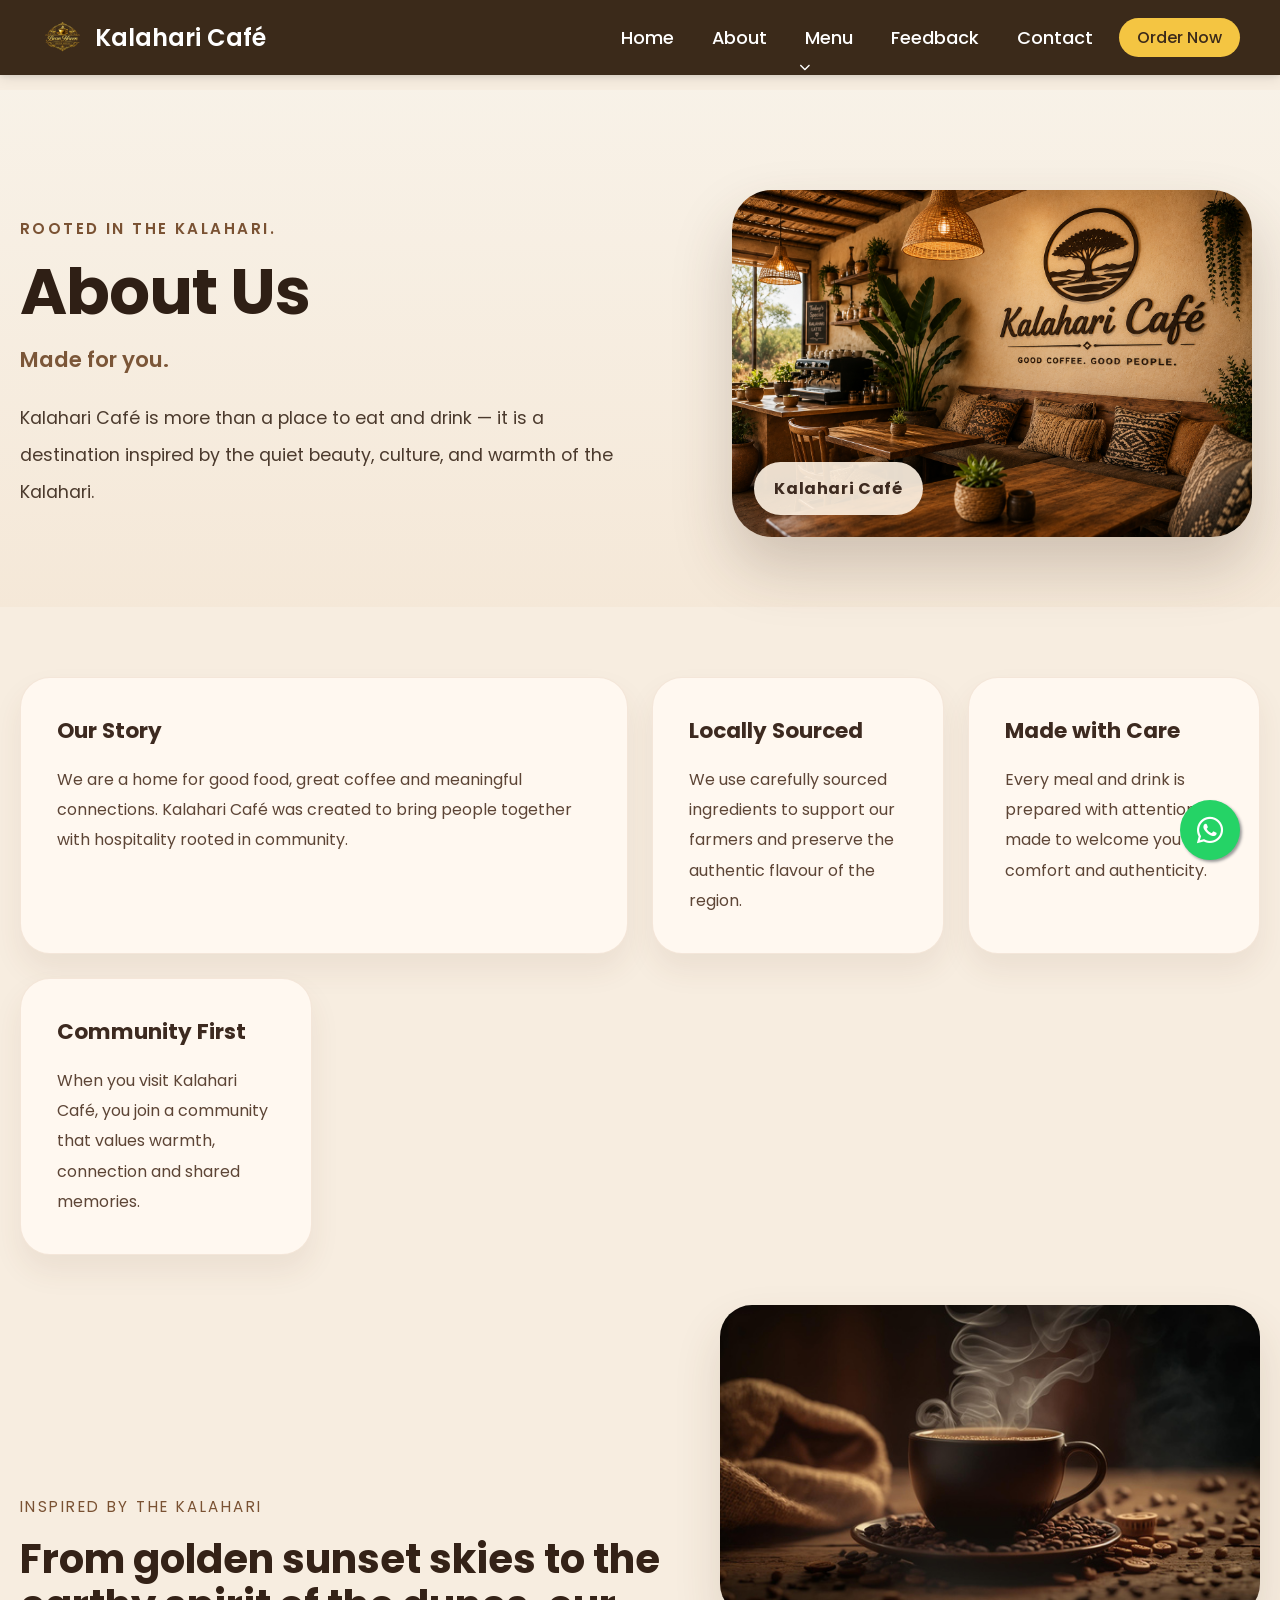
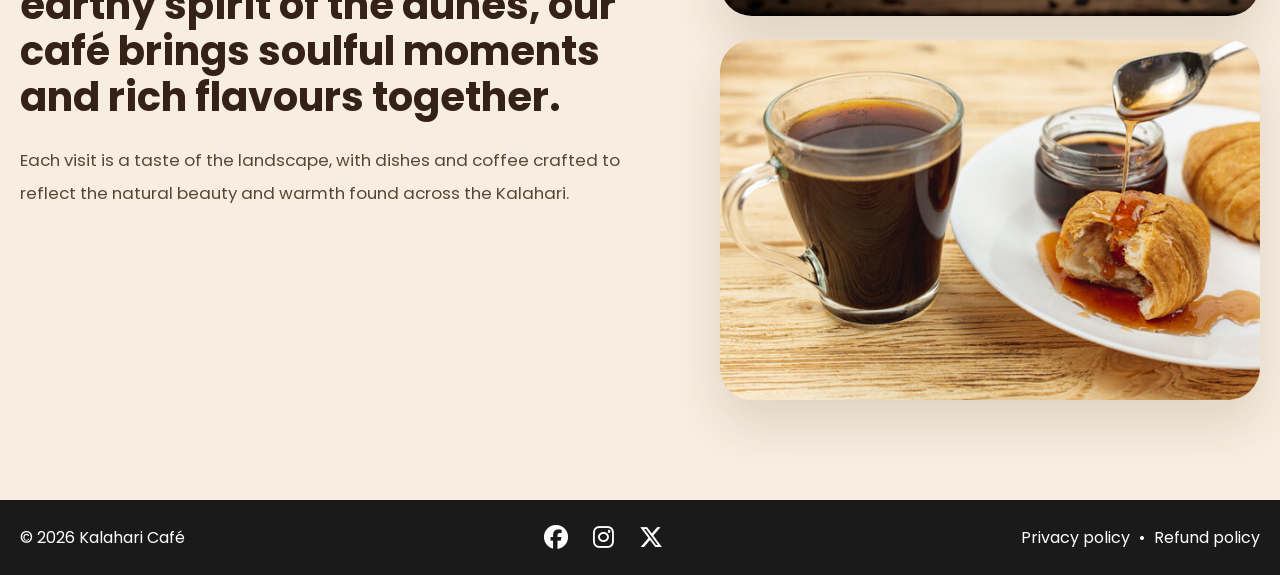
==== about.html @ a5744d49 "Add files via upload" ====
<!DOCTYPE html>
<html lang="en">
<head>
  <meta charset="UTF-8" />
  <meta name="viewport" content="width=device-width, initial-scale=1.0" />
  <meta name="description" content="Learn about Kalahari Café's story, our passion for quality coffee, and our commitment to providing an exceptional experience for coffee lovers." />
  <link rel="icon" href="images/logo.png" type="image/png" />
  <title>About | Kalahari Café</title>

  <link rel="stylesheet" href="style.css" />
  <link rel="stylesheet" href="https://cdnjs.cloudflare.com/ajax/libs/font-awesome/6.6.0/css/all.min.css" />
</head>
<body>

<header>
  <nav class="navbar">
    <a href="index.html" class="nav-logo">
      <img src="images/logo.png" alt="Kalahari Café Logo" class="logo">
      <h2 class="logo-text">Kalahari Café</h2>
    </a>

    <ul class="nav-menu">
      <li class="nav-item"><a href="index.html" class="nav-link">Home</a></li>
      <li class="nav-item"><a href="about.html" class="nav-link active">About</a></li>
      <li class="nav-item nav-dropdown">
        <a href="menu.html" class="nav-link dropdown-toggle">Menu</a>
        <ul class="dropdown-menu">
          <li><a href="menu.html" class="dropdown-link">Menu Items</a></li>
          <li><a href="gallery.html" class="dropdown-link">Gallery</a></li>
        </ul>
      </li>
      <li class="nav-item"><a href="feedback.html" class="nav-link">Feedback</a></li>
      <li class="nav-item"><a href="contact.html" class="nav-link">Contact</a></li>
      <li class="nav-item"><a href="order.html" class="order-btn">Order Now</a></li>
    </ul>
  </nav>
</header>

<main>
  <section class="about-hero">
    <div class="section-content hero-content">
      <div class="hero-copy">
        <span class="eyebrow">Rooted in the Kalahari.</span>
        <h1 class="hero-title">About Us</h1>
        <p class="hero-subtitle">Made for you.</p>
        <p class="hero-text">
          Kalahari Café is more than a place to eat and drink — it is a destination inspired by the quiet beauty, culture, and warmth of the Kalahari.
        </p>
      </div>
      <div class="hero-image-panel">
        <div class="hero-image-card">
          <img src="images/about-image.png" alt="Warm Kalahari interior" class="hero-panel-image" loading="lazy" />
          <span class="hero-image-label">Kalahari Café</span>
        </div>
      </div>
    </div>
  </section>

  <section class="story-section">
    <div class="section-content story-grid">
      <article class="story-card wide-card">
        <h3>Our Story</h3>
        <p>We are a home for good food, great coffee and meaningful connections. Kalahari Café was created to bring people together with hospitality rooted in community.</p>
      </article>
      <article class="story-card">
        <h3>Locally Sourced</h3>
        <p>We use carefully sourced ingredients to support our farmers and preserve the authentic flavour of the region.</p>
      </article>
      <article class="story-card">
        <h3>Made with Care</h3>
        <p>Every meal and drink is prepared with attention, made to welcome you with comfort and authenticity.</p>
      </article>
      <article class="story-card">
        <h3>Community First</h3>
        <p>When you visit Kalahari Café, you join a community that values warmth, connection and shared memories.</p>
      </article>
    </div>
  </section>

  <section class="inspired-section">
    <div class="section-content inspired-grid">
      <div class="inspired-copy">
        <span class="eyebrow">Inspired by the Kalahari</span>
        <h2>From golden sunset skies to the earthy spirit of the dunes, our café brings soulful moments and rich flavours together.</h2>
        <p>Each visit is a taste of the landscape, with dishes and coffee crafted to reflect the natural beauty and warmth found across the Kalahari.</p>
      </div>
      <div class="inspired-images">
        <div class="inspired-image-card"><img src="images/gallery-1.jpg" alt="Kalahari landscape" loading="lazy" /></div>
        <div class="inspired-image-card"><img src="images/gallery-6.jpg" alt="Warm plated meal" loading="lazy" /></div>
      </div>
    </div>
  </section>

  <footer class="footer-section">
    <div class="section-content">
      <p class="copyright-text">© 2026 Kalahari Café</p>
      <div class="social-link-list">
        <a href="https://www.facebook.com/randy.popota" target="_blank" rel="noreferrer noopener" class="social-link"><i class="fa-brands fa-facebook"></i></a>
        <a href="https://www.instagram.com/sir_gaborekwe/" target="_blank" rel="noreferrer noopener" class="social-link"><i class="fa-brands fa-instagram"></i></a>
        <a href="https://x.com/BGaborekwe36952" target="_blank" rel="noreferrer noopener" class="social-link"><i class="fa-brands fa-x-twitter"></i></a>
      </div>
      <p class="policy-text">
        <a href="#" class="policy-link" data-policy="privacy">Privacy policy</a>
        <span class="separator">•</span>
        <a href="#" class="policy-link" data-policy="refund">Refund policy</a>
      </p>
    </div>
  </footer>
</main>
<script src="script.js"></script>

<a href="https://wa.me/1234567890?text=Hello%20from%20Kalahari%20Café" class="whatsapp-float" target="_blank">
  <i class="fab fa-whatsapp"></i>
</a>

</body>
</html>
---- style.css ----
/* Google Fonts Link */
@import url('https://fonts.googleapis.com/css2?family=Miniver&family=Poppins:ital,wght@0,400;0,500;0,600;0,700;1,400&display=swap');
* {
  padding: 0;
  margin: 0;
  box-sizing: border-box;
  font-family: "Poppins", sans-serif;
}
:root {
  /* Colors */
  --white-color: #fff;
  --dark-color: #1a1a1a;
  --primary-color: #2c3e50; /* Deep Navy Blue */
  --secondary-color: #d4af37; /* Antique Gold */
  --light-bg-color: #f8f6f0; /* Warm Cream */
  --accent-color: #8b4513; /* Saddle Brown */
  --medium-gray-color: #ccc;
  /* Font size */
  --font-size-s: 0.9rem;
  --font-size-n: 1rem;
  --font-size-m: 1.12rem;
  --font-size-l: 1.5rem;
  --font-size-xl: 2rem;
  --font-size-xxl: 2.3rem;
  /* Font weight */
  --font-weight-normal: 400;
  --font-weight-medium: 500;
  --font-weight-semibold: 600;
  --font-weight-bold: 700;
  /* Border radius */
  --border-radius-s: 8px;
  --border-radius-m: 30px;
  --border-radius-circle: 50%;
  /* Site max width */
  --site-max-width: 1300px;
  --light-pink-color: #f8f6f0;
}
html {
  scroll-behavior: smooth;
}
body {
  background: #f7ede0;
  color: #3e2b20;
}
main {
  padding-top: 90px;
}
/* Stylings for whole site */
ul {
  list-style: none;
}
a {
  text-decoration: none;
}
button {
  cursor: pointer;
  background: none;
  border: none;
}
img {
  width: 100%;
}
:where(section, footer) .section-content {
  margin: 0 auto;
  padding: 0 20px;
  max-width: var(--site-max-width);
}
section .section-title {
  text-align: center;
  padding: 60px 0 100px;
  text-transform: uppercase;
  font-size: var(--font-size-xl);
}
section .section-title::after {
  content: "";
  width: 80px;
  height: 5px;
  display: block;
  margin: 10px auto 0;
  background: var(--secondary-color);
  border-radius: var(--border-radius-s);
}
.section-subtitle {
  text-align: center;
  margin: -40px 0 60px;
  font-size: var(--font-size-m);
  color: #666;
  font-style: italic;
}
/* Navbar styling */
header {
  position: fixed;
  width: 100%;
  background: #3b2a1a;
  box-shadow: 0 4px 12px rgba(0,0,0,0.08);
  z-index: 1000;
}

.navbar .nav-logo {
  display: flex;
  align-items: center;
  gap: 10px;
}

.navbar .nav-logo .logo {
  width: 45px;
  height: auto;
}
header .navbar {
  position: relative;
  z-index: 1000;
  background: #3b2a1a;
  box-shadow: 0 2px 5px rgba(0, 0, 0, 0.08);
  display: flex;
  justify-content: space-between;
  align-items: center;
  padding: 15px 40px;
  margin: 0 auto;
  max-width: var(--site-max-width);
}
.navbar .nav-logo {
  display: flex;
  align-items: center;
  gap: 10px;
}
.navbar .nav-logo .logo-text,
.logo-text {
  font-size: 1.5rem;
  font-weight: 600;
  color: #ffffff;
}
.navbar .nav-menu {
  gap: 14px;
  display: flex;
  align-items: center;
}
.navbar .nav-menu .nav-link {
  position: relative;
  color: #ffffff;
  font-weight: 500;
  padding: 8px 12px;
  font-size: var(--font-size-m);
  transition: 0.3s ease;
}
.navbar .nav-menu .nav-link::after {
  content: "";
  position: absolute;
  left: 0;
  bottom: -5px;
  width: 0%;
  height: 2px;
  background: var(--secondary-color);
  transition: 0.3s ease;
}
.navbar .nav-menu .nav-link:hover::after {
  width: 100%;
}
.navbar .nav-menu .nav-link:hover {
  color: #f4c542;
}
.nav-link.active {
  color: #f4c542;
}
.order-btn {
  background: #f4c542;
  color: #3b2a1a;
  padding: 8px 18px;
  border-radius: 20px;
  font-weight: 500;
  transition: 0.3s ease;
  white-space: nowrap;
}
.order-btn:hover {
  background: #ffffff;
  color: #3b2a1a;
}
.order-btn.active {
  box-shadow: inset 0 0 0 1px rgba(255,255,255,0.12);
}
/* Dropdown menu styling */
.navbar .nav-dropdown {
  position: relative;
}
.navbar .nav-dropdown .dropdown-toggle::after {
  content: "\f078";
  font-family: "Font Awesome 6 Free";
  font-weight: 900;
  font-size: 0.7rem;
  margin-left: 6px;
  transition: 0.3s ease;
}
.navbar .nav-dropdown:hover .dropdown-toggle::after {
  transform: rotate(180deg);
}
.navbar .nav-dropdown .dropdown-menu {
  position: absolute;
  top: 100%;
  left: 0;
  background: #2a1f14;
  border-radius: var(--border-radius-s);
  box-shadow: 0 4px 12px rgba(0, 0, 0, 0.15);
  min-width: 180px;
  opacity: 0;
  visibility: hidden;
  transform: translateY(-10px);
  transition: 0.3s ease;
  z-index: 100;
  margin-top: 5px;
  overflow: hidden;
}
.navbar .nav-dropdown:hover .dropdown-menu {
  opacity: 1;
  visibility: visible;
  transform: translateY(0);
}
.navbar .nav-dropdown .dropdown-menu li {
  list-style: none;
}
.navbar .nav-dropdown .dropdown-link {
  display: block;
  padding: 12px 16px;
  color: #ffffff;
  font-size: var(--font-size-n);
  transition: 0.3s ease;
  white-space: nowrap;
}
.navbar .nav-dropdown .dropdown-link:hover {
  background: #3b2a1a;
  padding-left: 20px;
}
.navbar .nav-dropdown .dropdown-link.active {
  color: #f4c542;
  font-weight: 500;
}
.navbar :where(#menu-open-button, #menu-close-button) {
  display: none;
}
header.scrolled {
  background: #ffffff;
  box-shadow: 0 6px 20px rgba(0,0,0,0.1);
}
/* Hero section styling */
.hero-section {
  min-height: 100vh;
  background: linear-gradient(135deg, var(--primary-color) 0%, var(--accent-color) 100%);
}
.hero-section .section-content {
  display: flex;
  padding-top: 40px;
  align-items: center;
  min-height: 100vh;
  justify-content: space-between;
}
.hero-section .hero-details {
  color: var(--white-color);
}
.hero-section .hero-details .title {
  font-size: var(--font-size-xxl);
  color: var(--secondary-color);
  font-family: "Miniver", sans-serif;
}
.hero-section .hero-details .subtitle {
  margin-top: 8px;
  max-width: 70%;
  font-size: var(--font-size-xl);
  font-weight: var(--font-weight-semibold);
}
.hero-section .hero-details .description {
  max-width: 70%;
  margin: 24px 0 40px;
  font-size: var(--font-size-m);
}
.hero-section .hero-details .buttons {
  display: flex;
  gap: 23px;
}
.hero-section .hero-details .button {
  padding: 10px 26px;
  display: block;
  border: 2px solid transparent;
  border-radius: var(--border-radius-m);
  background: var(--secondary-color);
  color: var(--primary-color);
  font-size: var(--font-size-m);
  font-weight: var(--font-weight-medium);
  transition: 0.3s ease;
}
.hero-section .hero-details .button:hover,
.hero-section .hero-details .button.contact-us {
  color: var(--white-color);
  border-color: var(--white-color);
  background: transparent;
}
.hero-section .hero-details .button.contact-us:hover {
  color: var(--primary-color);
  background: var(--secondary-color);
  border-color: var(--secondary-color);
}
.hero-section .hero-image-wrapper {
  max-width: 500px;
  margin-right: 30px;
}
/* About page styling */
.about-hero {
  padding: 100px 0 70px;
  background: linear-gradient(180deg, rgba(248, 242, 232, 0.95), rgba(226, 189, 146, 0.1));
}
.about-hero .hero-content {
  display: grid;
  grid-template-columns: 1.1fr 0.9fr;
  gap: 50px;
  align-items: center;
}
.hero-copy .eyebrow {
  display: inline-block;
  font-size: 0.95rem;
  font-weight: 600;
  letter-spacing: 0.16em;
  text-transform: uppercase;
  color: #7a5233;
  margin-bottom: 18px;
}
.hero-title {
  font-size: 4rem;
  line-height: 1.05;
  letter-spacing: -1px;
  margin-bottom: 18px;
  color: #2f1f15;
}
.hero-subtitle {
  display: block;
  font-size: 1.35rem;
  margin-bottom: 24px;
  color: #7b5638;
  font-weight: 600;
}
.hero-text {
  max-width: 620px;
  line-height: 2.1;
  color: #4b3a2d;
  font-size: 1.1rem;
}
.hero-image-panel {
  display: flex;
  justify-content: center;
}
.hero-image-card {
  position: relative;
  max-width: 520px;
  border-radius: 40px;
  overflow: hidden;
  box-shadow: 0 30px 60px rgba(74, 50, 36, 0.22);
}
.hero-panel-image {
  display: block;
  width: 100%;
  height: 100%;
  object-fit: cover;
}
.hero-image-label {
  position: absolute;
  bottom: 22px;
  left: 22px;
  background: rgba(255, 243, 228, 0.9);
  color: #3e2b20;
  padding: 14px 20px;
  border-radius: 30px;
  font-weight: 700;
  letter-spacing: 0.04em;
}
.story-section {
  padding: 70px 0 50px;
}
.story-grid {
  display: grid;
  grid-template-columns: repeat(4, minmax(0, 1fr));
  gap: 24px;
}
.story-card {
  background: #fff8f0;
  border: 1px solid rgba(184, 139, 97, 0.16);
  border-radius: 30px;
  padding: 36px;
  box-shadow: 0 16px 30px rgba(107, 70, 43, 0.08);
}
.story-card.wide-card {
  grid-column: span 2;
}
.story-card h3 {
  font-size: 1.35rem;
  margin-bottom: 18px;
  color: #3d2a20;
}
.story-card p {
  line-height: 1.9;
  color: #5d4536;
  font-size: 1rem;
}
.inspired-section {
  padding: 0 0 100px;
}
.inspired-grid {
  display: grid;
  grid-template-columns: 1.1fr 0.9fr;
  gap: 40px;
  align-items: center;
}
.inspired-copy .eyebrow {
  display: inline-block;
  font-size: 0.95rem;
  text-transform: uppercase;
  letter-spacing: 0.16em;
  color: #7a5233;
  margin-bottom: 18px;
}
.inspired-copy h2 {
  font-size: 2.5rem;
  line-height: 1.15;
  margin-bottom: 24px;
  color: #342217;
}
.inspired-copy p {
  line-height: 2;
  color: #594735;
  font-size: 1.05rem;
  max-width: 640px;
}
.inspired-images {
  display: grid;
  gap: 24px;
}
.inspired-image-card {
  overflow: hidden;
  border-radius: 32px;
  box-shadow: 0 24px 48px rgba(88, 58, 30, 0.14);
}
.inspired-image-card img {
  width: 100%;
  display: block;
  height: 100%;
  object-fit: cover;
}
/* Menu section styling */
.menu-section {
  color: var(--white-color);
  background: var(--dark-color);
  padding: 50px 0 100px;
}
.menu-section .menu-list {
  display: flex;
  gap: 110px;
  flex-wrap: wrap;
  align-items: center;
  justify-content: space-between;
}
.menu-section .menu-list .menu-item {
  display: flex;
  text-align: center;
  flex-direction: column;
  align-items: center;
  justify-content: space-between;
  width: calc(100% / 3 - 110px);
}
.menu-section .menu-list .menu-item .menu-image {
  width: 83%;
  aspect-ratio: 1;
  margin-bottom: 15px;
  object-fit: contain;
}
.menu-section .menu-list .menu-item .name {
  margin: 12px 0;
  font-size: var(--font-size-l);
  font-weight: var(--font-weight-semibold);
}
.menu-section .menu-list .menu-item .text {
  font-size: var(--font-size-m);
}
/* Testimonials section styling */
.testimonials-section {
  padding: 50px 0 100px;
  background: var(--light-bg-color);
}
.testimonials-section .slider-container {
  position: relative;
  margin: 0 60px 50px;
}
.testimonials-section .testimonial {
  user-select: none;
  background: var(--white-color);
  border-radius: var(--border-radius-m);
  box-shadow: 0 18px 50px rgba(0, 0, 0, 0.08);
  padding: 35px;
  display: flex;
  flex-direction: column;
  justify-content: center;
  align-items: center;
  text-align: center;
  max-width: 380px;
  margin: 0 auto;
}
.testimonials-section .testimonial .user-image {
  width: 180px;
  height: 180px;
  margin-bottom: 40px;
  object-fit: cover;
  border-radius: var(--border-radius-circle);
}
.testimonials-section .testimonial .name {
  margin-bottom: 16px;
  font-size: var(--font-size-m);
  font-weight: var(--font-weight-semibold);
}
.testimonials-section .testimonial .feedback {
  line-height: 28px;
  color: #444;
  font-style: italic;
  max-width: 100%;
}
.testimonials-section .swiper-pagination-bullet {
  width: 15px;
  height: 15px;
  opacity: 1;
  background: var(--secondary-color);
}
.testimonials-section .swiper-button-prev,
.testimonials-section .swiper-button-next {
  color: var(--secondary-color);
  transition: 0.3s ease;
}
.testimonials-section .swiper-button-prev:hover,
.testimonials-section .swiper-button-next:hover {
  color: var(--primary-color);
}
/* Gallery section styling */
.gallery-section {
  padding: 50px 0 100px;
}
.gallery-section .gallery-list {
  display: flex;
  gap: 32px;
  flex-wrap: wrap;
}
.gallery-section .gallery-list .gallery-item {
  overflow: hidden;
  border-radius: var(--border-radius-s);
  width: calc(100% / 3 - 32px);
}
.gallery-section .gallery-item .gallery-image {
  width: 100%;
  height: 100%;
  cursor: zoom-in;
  transition: 0.3s ease;
}
.gallery-section .gallery-item:hover .gallery-image {
  transform: scale(1.3);
}
/* Contact section styling */
.contact-section {
  padding: 50px 0 100px;
  background: linear-gradient(135deg, rgba(244, 239, 230, 0.95), rgba(255, 255, 255, 0.95));
  position: relative;
}
.contact-section::before {
  content: "";
  position: absolute;
  inset: 0;
  background: radial-gradient(circle at top left, rgba(212, 175, 55, 0.12), transparent 30%),
              radial-gradient(circle at bottom right, rgba(44, 62, 80, 0.08), transparent 28%);
  pointer-events: none;
}
.contact-section .section-content {
  position: relative;
  display: flex;
  gap: 48px;
  align-items: flex-start;
  justify-content: space-between;
}
.contact-section .contact-left {
  flex: 1;
  max-width: 50%;
}
.contact-section .contact-info-list .contact-info {
  display: flex;
  gap: 20px;
  margin: 20px 0;
  align-items: center;
}
.contact-section .contact-info-list .contact-info i {
  font-size: var(--font-size-m);
}
.contact-section .contact-form .form-input {
  width: 100%;
  height: 50px;
  padding: 0 12px;
  outline: none;
  margin-bottom: 16px;
  font-size: var(--font-size-s);
  border-radius: var(--border-radius-s);
  border: 1px solid var(--medium-gray-color);
}
.contact-section .contact-form {
  max-width: 50%;
}
.contact-section .contact-form textarea.form-input {
  height: 100px;
  padding: 12px;
  resize: vertical;
}
.contact-section .contact-form .form-input:focus {
  border-color: var(--secondary-color);
}
.contact-section .contact-form .submit-button {
  padding: 10px 28px;
  outline: none;
  margin-top: 10px;
  border: 1px solid var(--primary-color);
  border-radius: var(--border-radius-m);
  background: var(--primary-color);
  color: var(--white-color);
  font-size: var(--font-size-m);
  font-weight: var(--font-weight-medium);
  transition: 0.3s ease;
}
.contact-section .contact-form .submit-button:hover {
  color: var(--primary-color);
  background: transparent;
}/* Contact message styling */
.contact-section .contact-message {
  margin-top: 22px;
  padding: 16px 18px;
  border-radius: var(--border-radius-s);
  background: #fff7e9;
  color: #5a3b11;
  border: 1px solid #f2d3a6;
  display: none;
  font-size: var(--font-size-m);
  line-height: 1.6;
}
.map-container {
  margin-top: 30px;
  border-radius: var(--border-radius-m);
  overflow: hidden;
  box-shadow: 0 8px 24px rgba(0, 0, 0, 0.1);
}
.map-container iframe {
  width: 100%;
  height: 300px;
  border: 0;
}
/* Location section styling */
.location-section {
  padding: 50px 0 100px;
  background: linear-gradient(135deg, rgba(244, 239, 230, 0.95), rgba(255, 255, 255, 0.95));
  position: relative;
}
.location-section::before {
  content: "";
  position: absolute;
  inset: 0;
  background: radial-gradient(circle at top left, rgba(212, 175, 55, 0.12), transparent 30%),
              radial-gradient(circle at bottom right, rgba(44, 62, 80, 0.08), transparent 28%);
  pointer-events: none;
}
.location-section .section-content {
  position: relative;
  display: flex;
  gap: 48px;
  align-items: flex-start;
  justify-content: space-between;
}
.location-section .location-info {
  flex: 1;
  max-width: 50%;
  background: rgba(255, 255, 255, 0.9);
  padding: 30px;
  border-radius: var(--border-radius-m);
  box-shadow: 0 8px 24px rgba(0, 0, 0, 0.1);
}
.location-section .location-info h3 {
  margin-bottom: 20px;
  color: var(--primary-color);
}
.location-section .location-info p {
  margin-bottom: 10px;
  line-height: 1.6;
}
.location-section .map-container {
  flex: 1;
  max-width: 50%;
  border-radius: var(--border-radius-m);
  overflow: hidden;
  box-shadow: 0 8px 24px rgba(0, 0, 0, 0.1);
}
.location-section .map-container iframe {
  height: 400px;
}
/* Order section styling */
.order-section {
  padding: 120px 0 100px;
  background: var(--light-pink-color);
}
.order-section .section-content {
  max-width: 600px;
  margin: 0 auto;
}
.order-section .order-form .form-group {
  margin-bottom: 20px;
}
.order-section .order-form label {
  display: block;
  margin-bottom: 8px;
  font-weight: var(--font-weight-medium);
}
.order-section .order-form input,
.order-section .order-form select,
.order-section .order-form textarea {
  width: 100%;
  padding: 12px;
  border: 1px solid var(--medium-gray-color);
  border-radius: var(--border-radius-s);
  font-size: var(--font-size-s);
  outline: none;
}
.order-section .order-form input:focus,
.order-section .order-form select:focus,
.order-section .order-form textarea:focus {
  border-color: var(--secondary-color);
}
.order-section .order-form textarea {
  resize: vertical;
  min-height: 80px;
}
.order-section .order-form .submit-button {
  padding: 12px 30px;
  border: none;
  border-radius: var(--border-radius-m);
  background: var(--primary-color);
  color: var(--white-color);
  font-size: var(--font-size-m);
  font-weight: var(--font-weight-medium);
  cursor: pointer;
  transition: 0.3s ease;
}
.order-section .order-form .submit-button:hover {
  background: var(--secondary-color);
  color: var(--primary-color);
}
.order-section .order-message {
  margin-top: 22px;
  padding: 16px 18px;
  border-radius: var(--border-radius-s);
  background: #fff7e9;
  color: #5a3b11;
  border: 1px solid #f2d3a6;
  display: none;
  font-size: var(--font-size-m);
  line-height: 1.6;
}
/* Footer section styling */
.footer-section {
  padding: 20px 0;
  background: var(--dark-color);
}
.footer-section .section-content {
  display: flex;
  align-items: center;
  justify-content: space-between;
}
.footer-section :where(.copyright-text, .social-link, .policy-link) {
  color: var(--white-color);
  transition: 0.2s ease;
}
.footer-section .social-link-list {
  display: flex;
  gap: 25px;
}
.footer-section .social-link-list .social-link {
  font-size: var(--font-size-l);
}
.footer-section .social-link-list .social-link:hover,
.footer-section .policy-text .policy-link:hover {
  color: var(--secondary-color);
}
.footer-section .policy-text .separator {
  color: #fff;
  margin: 0 5px;
}
/* Policy modal styling */
.policy-modal {
  position: fixed;
  inset: 0;
  display: none;
  align-items: center;
  justify-content: center;
  padding: 20px;
  background: rgba(0, 0, 0, 0.55);
  z-index: 9999;
}
.policy-modal.open {
  display: flex;
}
.policy-modal__content {
  width: 100%;
  max-width: 640px;
  background: var(--white-color);
  border-radius: var(--border-radius-m);
  box-shadow: 0 24px 60px rgba(0, 0, 0, 0.18);
  padding: 30px;
}
.policy-modal__header {
  display: flex;
  justify-content: space-between;
  align-items: center;
  gap: 20px;
  margin-bottom: 18px;
}
.policy-modal__title {
  font-size: var(--font-size-xl);
  color: var(--primary-color);
  margin: 0;
}
.policy-modal__close {
  border: none;
  background: none;
  color: #444;
  font-size: 1.75rem;
  cursor: pointer;
}
.policy-modal__body {
  line-height: 1.8;
  color: #333;
}
.policy-modal__body p {
  margin-top: 1rem;
}
body.modal-open {
  overflow: hidden;
}

/* Responsive media query code for max width 1024px */
@media screen and (max-width: 1024px) {
  .menu-section .menu-list {
    gap: 60px;
  }
  .menu-section .menu-list .menu-item {
    width: calc(100% / 3 - 60px);
  }
}
/* Responsive media query code for max width 900px */
@media screen and (max-width: 900px) {
  :root {
    --font-size-m: 1rem;
    --font-size-l: 1.3rem;
    --font-size-xl: 1.5rem;
    --font-size-xxl: 1.8rem;
  }
  body.show-mobile-menu {
    overflow: hidden;
  }
  body.show-mobile-menu header::before {
    content: "";
    position: fixed;
    top: 0;
    left: 0;
    height: 100%;
    width: 100%;
    backdrop-filter: blur(5px);
    background: rgba(0, 0, 0, 0.2);
  }
  .navbar :is(#menu-open-button, #menu-close-button) {
    font-size: var(--font-size-l);
    display: block;
  }
  .navbar :is(#menu-open-button, #menu-close-button):hover {
    color: #f4c542 !important;
  }
  .navbar #menu-open-button {
    color: #fff;
  }
  .navbar .nav-menu #menu-close-button {
    position: absolute;
    right: 30px;
    top: 30px;
  }
  .navbar .nav-menu {
    display: block;
    background: #3b2a1a;
    position: fixed;
    top: 0;
    left: -300px;
    height: 100%;
    width: 300px;
    display: flex;
    align-items: center;
    flex-direction: column;
    padding-top: 100px;
    transition: left 0.2s ease;
  }
  body.show-mobile-menu .nav-menu {
    left: 0;
  }
  .navbar .nav-menu .nav-link {
    display: block;
    margin-top: 17px;
    padding: 10px 22px;
    color: #ffffff;
    font-size: var(--font-size-l);
  }
  .navbar .nav-dropdown .dropdown-menu {
    position: static;
    display: none;
    opacity: 1;
    visibility: visible;
    transform: none;
    box-shadow: none;
    background: #2a1f14;
    margin-top: 0;
  }
  .navbar .nav-dropdown .dropdown-menu.show {
    display: block;
  }
  .navbar .nav-dropdown .dropdown-link {
    padding: 10px 40px;
    font-size: var(--font-size-m);
  }
  .hero-section .section-content {
    text-align: center;
    gap: 50px;
    padding: 30px 20px 20px;
    justify-content: center;
    flex-direction: column-reverse;
  }
  .hero-section .hero-details :is(.subtitle, .description),
  .about-section .about-details,
  .contact-section .contact-form {
    max-width: 100%;
  }
  .contact-section .section-content {
    align-items: center;
    flex-direction: column-reverse;
  }
  .contact-section .contact-left {
    max-width: 100%;
  }
  .hero-section .hero-details .buttons {
    justify-content: center;
  }
  .hero-section .hero-image-wrapper {
    max-width: 270px;
    margin-right: 0;
  }
  .about-hero .hero-content,
  .inspired-grid,
  .story-grid {
    grid-template-columns: 1fr;
  }
  .about-hero .hero-content {
    gap: 40px;
  }
  .story-grid {
    grid-template-columns: 1fr;
  }
  .story-card.wide-card {
    grid-column: auto;
  }
  .hero-title {
    font-size: 2.4rem;
  }
  .inspired-copy h2 {
    font-size: 2rem;
  }
  .inspired-images {
    grid-template-columns: 1fr;
  }
  .menu-section .menu-list {
    gap: 30px;
  }
  .menu-section .menu-list .menu-item {
    width: calc(100% / 2 - 30px);
  }
  .menu-section .menu-list .menu-item .menu-image {
    max-width: 200px;
  }
  .gallery-section .gallery-list {
    gap: 30px;
  }
  .gallery-section .gallery-list .gallery-item {
    width: calc(100% / 2 - 30px);
  }
  .contact-section .section-content {
    align-items: center;
    flex-direction: column-reverse;
  }
  .location-section .section-content {
    flex-direction: column;
  }
  .location-section .location-info,
  .location-section .map-container {
    max-width: 100%;
  }
}
/* Responsive media query code for max width 640px */
@media screen and (max-width: 640px) {
  .menu-section .menu-list .menu-item,
  .gallery-section .gallery-list .gallery-item {
    width: 100%;
  }
  .menu-section .menu-list {
    gap: 60px;
  }
  .testimonials-section .slider-wrapper {
    margin: 0 0 30px;
  }
  .testimonials-section .swiper-slide-button {
    display: none;
  }
  .footer-section .section-content {
    flex-direction: column;
    gap: 20px;
   
  }
}

/* WhatsApp Float Button */
.whatsapp-float {
  position: fixed;
  width: 60px;
  height: 60px;
  bottom: 40px;
  right: 40px;
  background-color: #25d366;
  color: #FFF;
  border-radius: 50px;
  text-align: center;
  font-size: 30px;
  box-shadow: 2px 2px 3px #999;
  z-index: 100;
  display: flex;
  align-items: center;
  justify-content: center;
}
.whatsapp-float:hover {
  background-color: #20ba5a;
}

/* Back to Top Button */
.back-to-top {
  position: fixed;
  bottom: 120px;
  right: 40px;
  width: 50px;
  height: 50px;
  background-color: var(--secondary-color);
  color: var(--white-color);
  border: none;
  border-radius: 50%;
  font-size: 20px;
  cursor: pointer;
  opacity: 0;
  visibility: hidden;
  transition: all 0.3s ease;
  z-index: 99;
  display: flex;
  align-items: center;
  justify-content: center;
}
.back-to-top.show {
  opacity: 1;
  visibility: visible;
}
.back-to-top:hover {
  background-color: var(--primary-color);
  transform: translateY(-5px);
}

/* Location Dropdown */
.location-dropdown {
  max-width: var(--site-max-width);
  margin: 0 auto;
  padding: 20px;
}
.location-dropdown details {
  border: 1px solid var(--medium-gray-color);
  border-radius: var(--border-radius-s);
  padding: 10px;
  background: var(--light-bg-color);
}
.location-dropdown summary {
  cursor: pointer;
  font-weight: var(--font-weight-semibold);
  color: var(--primary-color);
  list-style: none;
}
.location-dropdown summary::marker {
  display: none;
}
.location-dropdown summary::before {
  content: "▶";
  margin-right: 10px;
  transition: transform 0.3s;
}
.location-dropdown details[open] summary::before {
  transform: rotate(90deg);
}
.location-content {
  margin-top: 20px;
  display: flex;
  flex-direction: column;
  gap: 20px;
}
.location-info h3 {
  color: var(--primary-color);
  margin-bottom: 10px;
}
.location-info p {
  margin: 5px 0;
}
.map-container {
  width: 100%;
  height: 400px;
  border-radius: var(--border-radius-s);
  overflow: hidden;
}
.map-container iframe {
  width: 100%;
  height: 100%;
}

/* Testimonials Toggle */
.testimonials-toggle {
  display: block;
  margin: 20px auto;
  padding: 10px 20px;
  background-color: var(--secondary-color);
  color: var(--white-color);
  border: none;
  border-radius: var(--border-radius-m);
  font-size: var(--font-size-m);
  cursor: pointer;
  transition: background-color 0.3s;
}
.testimonials-toggle:hover {
  background-color: var(--primary-color);
}
.testimonials-section {
  display: none;
}
.testimonials-section.show {
  display: block;
}

/* Feedback Rating */
.rating-container {
  margin-bottom: 20px;
}
.rating-container label {
  display: block;
  margin-bottom: 10px;
  font-weight: var(--font-weight-medium);
}
.stars {
  display: flex;
  gap: 5px;
}
.stars i {
  font-size: 24px;
  color: var(--medium-gray-color);
  cursor: pointer;
  transition: color 0.3s;
}
.stars i:hover,
.stars i.active {
  color: var(--secondary-color);
}

/* Feedback Section Styling */
.feedback-section {
  padding: 120px 0;
  background: var(--light-bg-color);
}

.feedback-section .section-title {
  margin-bottom: 20px;
}

.feedback-section .section-subtitle {
  margin-bottom: 60px;
  color: #666;
}

.feedback-form {
  max-width: 600px;
  margin: 0 auto;
  background: var(--white-color);
  padding: 50px 40px;
  border-radius: var(--border-radius-s);
  box-shadow: 0 5px 20px rgba(0, 0, 0, 0.08);
}

.feedback-form .form-group {
  margin-bottom: 25px;
  text-align: left;
}

.feedback-form .form-group label {
  display: block;
  font-weight: var(--font-weight-semibold);
  margin-bottom: 8px;
  color: var(--primary-color);
}

.feedback-form input,
.feedback-form select,
.feedback-form textarea {
  width: 100%;
  padding: 12px 15px;
  border: 2px solid #e0e0e0;
  border-radius: var(--border-radius-s);
  font-size: var(--font-size-n);
  font-family: "Poppins", sans-serif;
  outline: none;
  transition: 0.3s ease;
}

.feedback-form input:focus,
.feedback-form select:focus,
.feedback-form textarea:focus {
  border-color: var(--secondary-color);
  box-shadow: 0 0 0 3px rgba(212, 175, 55, 0.1);
}

.feedback-form textarea {
  resize: vertical;
  min-height: 150px;
}

.feedback-form .btn-submit {
  width: 100%;
  padding: 14px;
  background: var(--secondary-color);
  color: var(--primary-color);
  border: none;
  border-radius: var(--border-radius-s);
  font-size: var(--font-size-m);
  font-weight: var(--font-weight-semibold);
  cursor: pointer;
  transition: 0.3s ease;
  margin-top: 10px;
}

.feedback-form .btn-submit:hover {
  background: var(--primary-color);
  color: var(--white-color);
  transform: translateY(-2px);
  box-shadow: 0 5px 15px rgba(44, 62, 80, 0.2);
}

@media screen and (max-width: 900px) {
  .feedback-form {
    padding: 35px 25px;
  }
}

@media screen and (max-width: 640px) {
  .feedback-form {
    padding: 25px 20px;
  }

  .feedback-form .form-group {
    margin-bottom: 20px;
  }
}

/* Feedback Success Message */
.feedback-success-message {
  position: fixed;
  top: 50%;
  left: 50%;
  transform: translate(-50%, -50%);
  background: var(--white-color);
  border-radius: var(--border-radius-s);
  box-shadow: 0 10px 40px rgba(0, 0, 0, 0.2);
  z-index: 9999;
  opacity: 0;
  transform: translate(-50%, -50%) scale(0.8);
  transition: all 0.3s ease;
  pointer-events: none;
}

.feedback-success-message.show {
  opacity: 1;
  transform: translate(-50%, -50%) scale(1);
  pointer-events: auto;
}

.feedback-success-message .success-content {
  padding: 40px;
  text-align: center;
}

.feedback-success-message .success-content i {
  font-size: 3.5rem;
  color: #4caf50;
  margin-bottom: 15px;
  display: block;
}

.feedback-success-message .success-content h3 {
  color: var(--primary-color);
  font-size: var(--font-size-l);
  margin-bottom: 10px;
}

.feedback-success-message .success-content p {
  color: #666;
  font-size: var(--font-size-m);
}
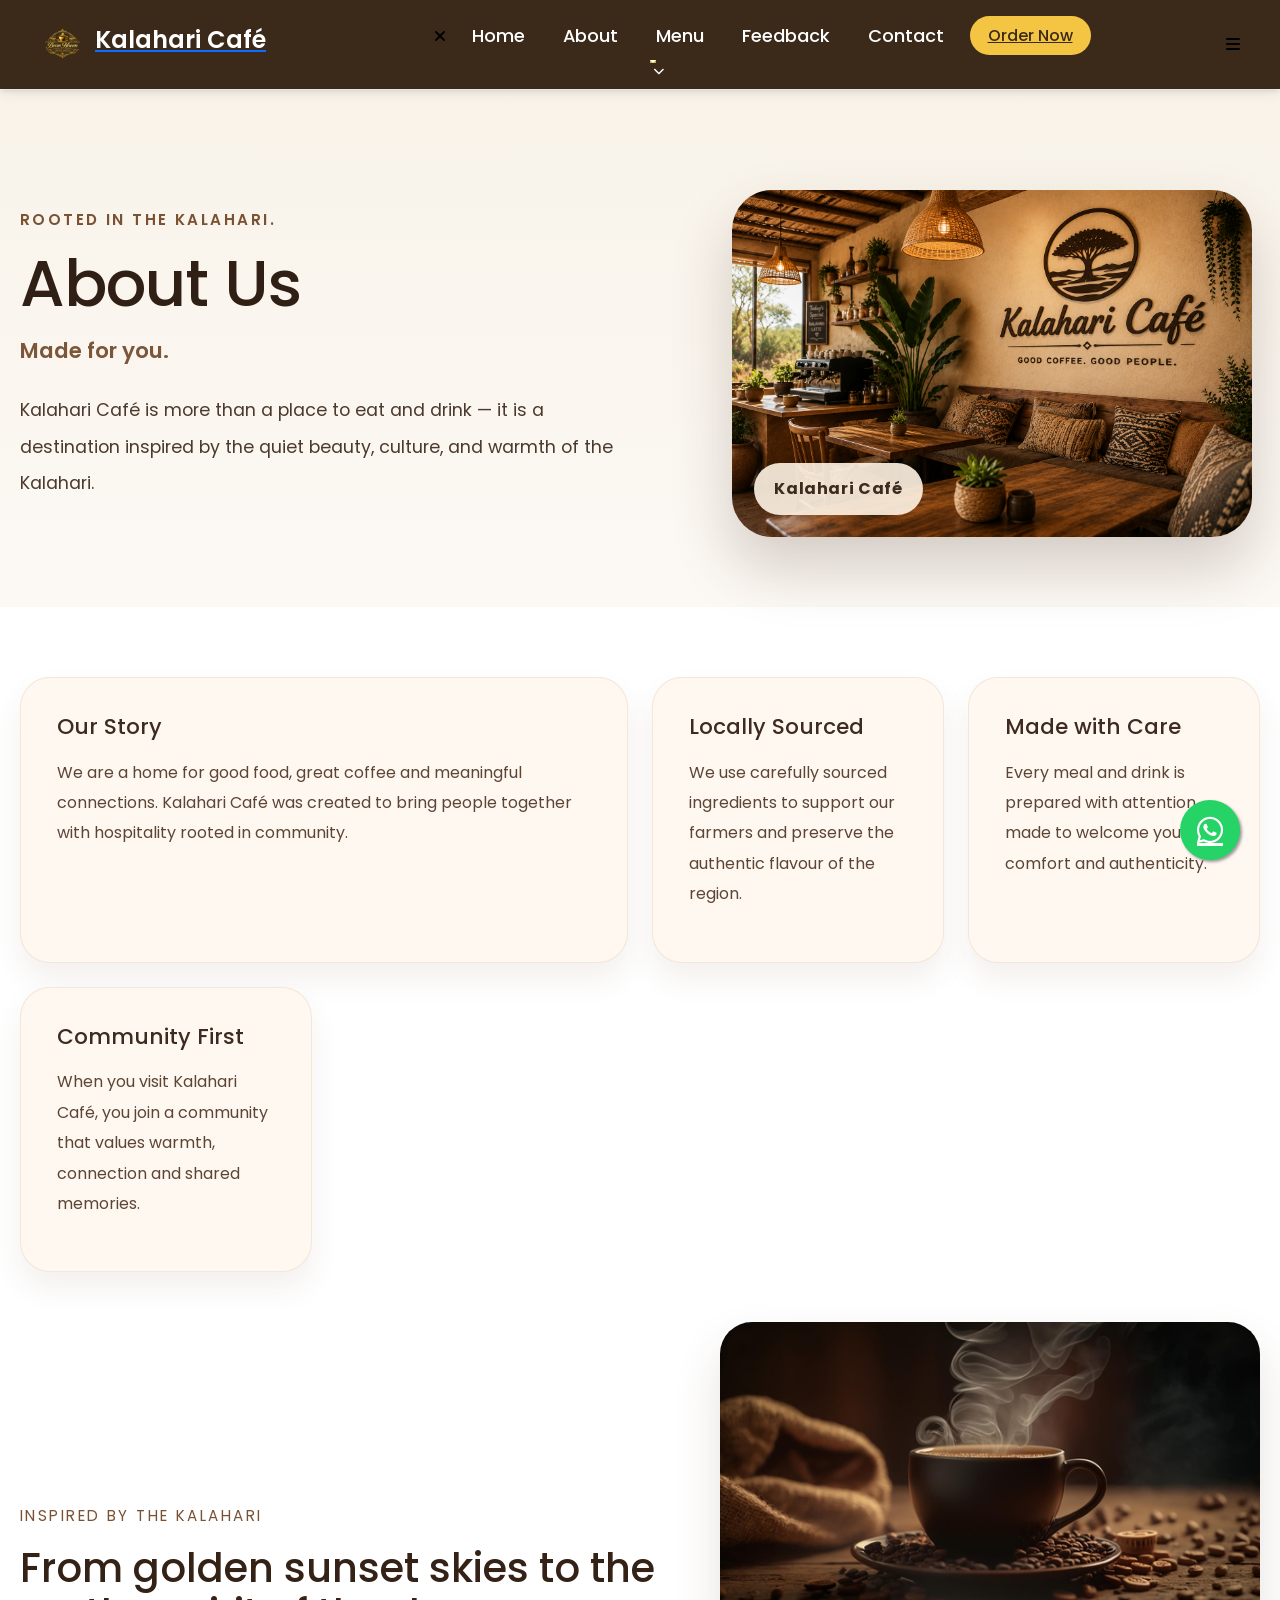
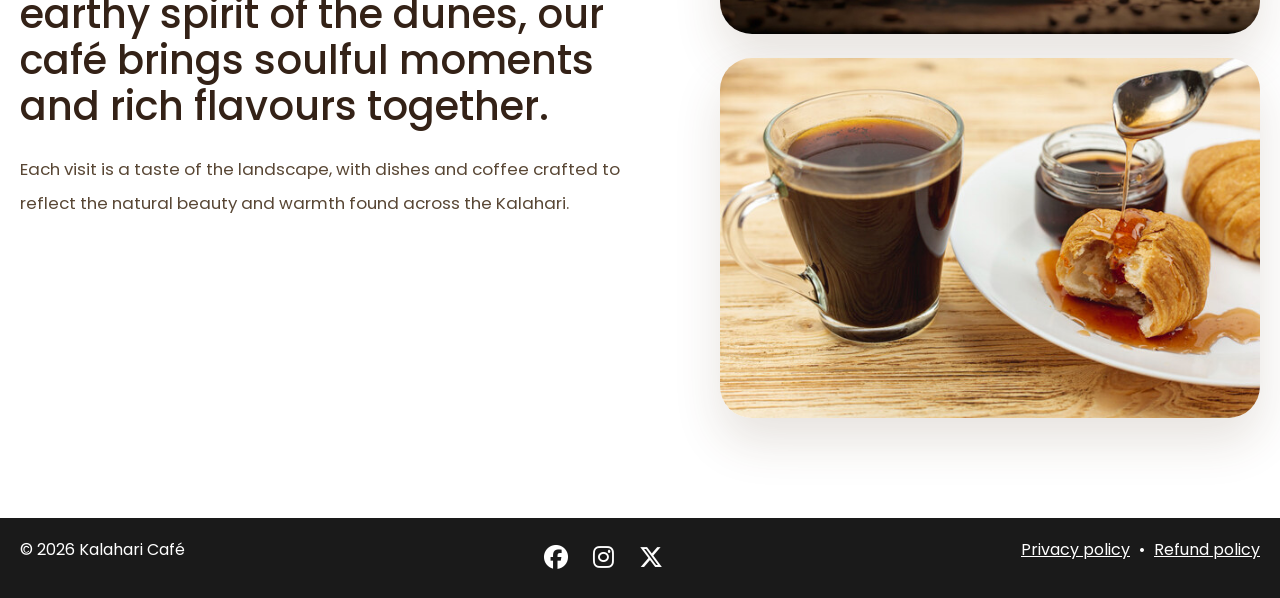
==== commit 10069de7: "Update about.html" ====
--- a/about.html
+++ b/about.html
@@ -9,17 +9,20 @@
 
   <link rel="stylesheet" href="style.css" />
   <link rel="stylesheet" href="https://cdnjs.cloudflare.com/ajax/libs/font-awesome/6.6.0/css/all.min.css" />
+  <!-- Bootstrap CSS -->
+  <link rel="stylesheet" href="https://cdn.jsdelivr.net/npm/bootstrap@5.3.3/dist/css/bootstrap.min.css" />
 </head>
 <body>
 
 <header>
   <nav class="navbar">
     <a href="index.html" class="nav-logo">
-      <img src="images/logo.png" alt="Kalahari Café Logo" class="logo">
+      <img src="images/logo.png" alt="Kalahari Café Logo" class="logo" width="45" height="45">
       <h2 class="logo-text">Kalahari Café</h2>
     </a>
 
     <ul class="nav-menu">
+      <button id="menu-close-button" class="fas fa-times"></button>
       <li class="nav-item"><a href="index.html" class="nav-link">Home</a></li>
       <li class="nav-item"><a href="about.html" class="nav-link active">About</a></li>
       <li class="nav-item nav-dropdown">
@@ -33,6 +36,8 @@
       <li class="nav-item"><a href="contact.html" class="nav-link">Contact</a></li>
       <li class="nav-item"><a href="order.html" class="order-btn">Order Now</a></li>
     </ul>
+
+    <button id="menu-open-button" class="fas fa-bars"></button>
   </nav>
 </header>
 
@@ -49,7 +54,7 @@
       </div>
       <div class="hero-image-panel">
         <div class="hero-image-card">
-          <img src="images/about-image.png" alt="Warm Kalahari interior" class="hero-panel-image" loading="lazy" />
+          <img src="images/about-image.png" alt="Warm Kalahari café interior" class="hero-panel-image" width="520" height="420" loading="lazy" />
           <span class="hero-image-label">Kalahari Café</span>
         </div>
       </div>
@@ -85,8 +90,8 @@
         <p>Each visit is a taste of the landscape, with dishes and coffee crafted to reflect the natural beauty and warmth found across the Kalahari.</p>
       </div>
       <div class="inspired-images">
-        <div class="inspired-image-card"><img src="images/gallery-1.jpg" alt="Kalahari landscape" loading="lazy" /></div>
-        <div class="inspired-image-card"><img src="images/gallery-6.jpg" alt="Warm plated meal" loading="lazy" /></div>
+        <div class="inspired-image-card"><img src="images/gallery-1.jpg" alt="Kalahari landscape" width="400" height="280" loading="lazy" /></div>
+        <div class="inspired-image-card"><img src="images/gallery-6.jpg" alt="Warm plated meal" width="400" height="280" loading="lazy" /></div>
       </div>
     </div>
   </section>
@@ -107,11 +112,13 @@
     </div>
   </footer>
 </main>
+
+<script src="https://cdn.jsdelivr.net/npm/bootstrap@5.3.3/dist/js/bootstrap.bundle.min.js"></script>
 <script src="script.js"></script>
 
-<a href="https://wa.me/1234567890?text=Hello%20from%20Kalahari%20Café" class="whatsapp-float" target="_blank">
+<a href="https://wa.me/26778055268?text=Hello%20from%20Kalahari%20Café" class="whatsapp-float" target="_blank">
   <i class="fab fa-whatsapp"></i>
 </a>
 
 </body>
-</html>+</html>
